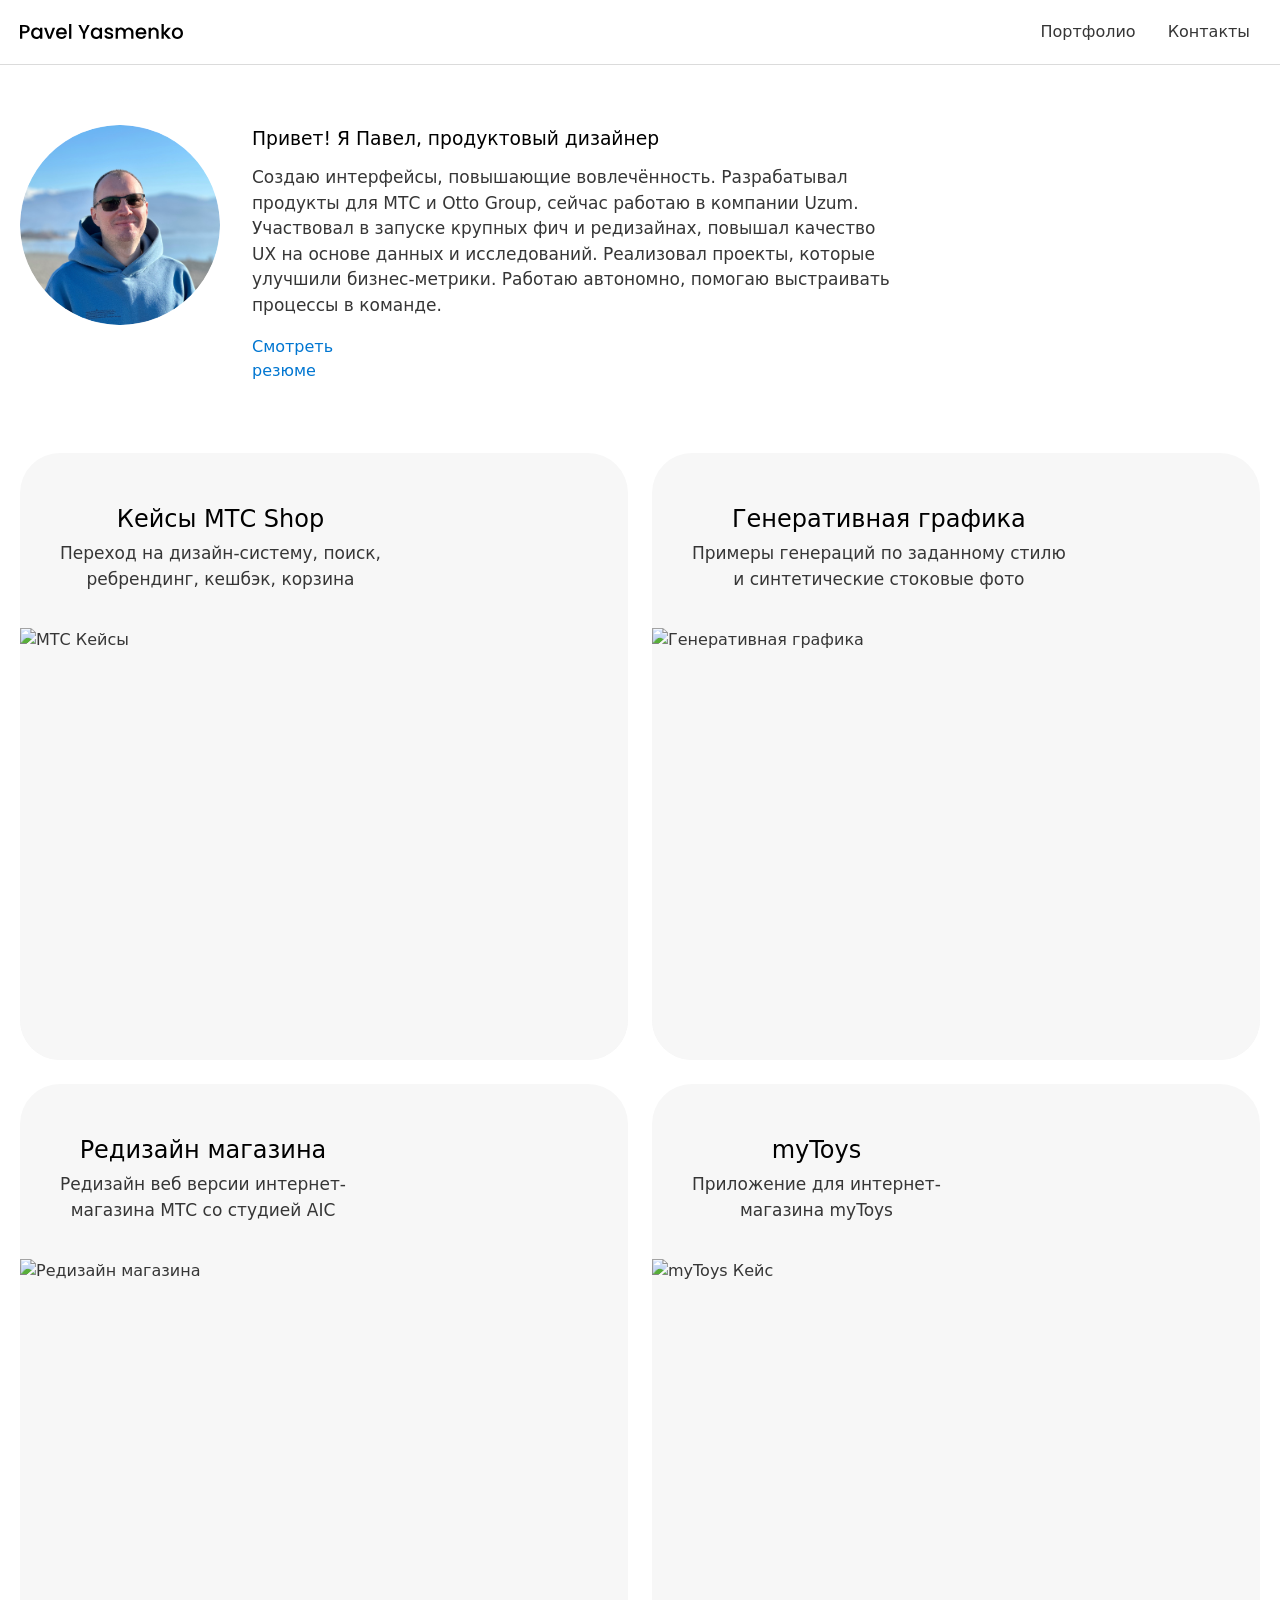
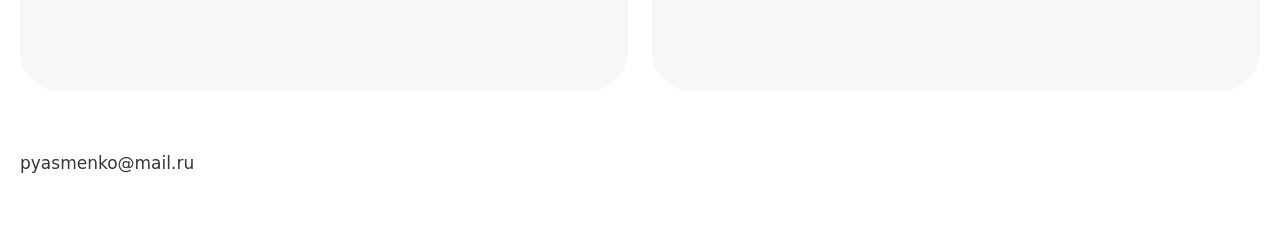
==== index.html @ 6db0a9c5 "Improve portfolio modal behavior" ====
<!DOCTYPE html>
<html lang="ru">
<head>
  <meta charset="UTF-8" />
  <meta name="viewport" content="width=device-width, initial-scale=1.0" />
  <title>Портфолио Ясменко Павел</title>

  <link rel="stylesheet" href="css/tokens.css">
  <link rel="stylesheet" href="css/base.css">
  <link rel="stylesheet" href="css/layout.css">
  <link rel="stylesheet" href="css/components.css">
  <link rel="stylesheet" href="css/modal.css">

  <link rel="icon" href="assets/icons/favicon.svg" type="image/svg+xml">
  <link rel="icon" href="assets/icons/favicon.ico" sizes="any">

  <meta name="theme-color" content="#ffffff" media="(prefers-color-scheme: light)">
  <meta name="theme-color" content="#202b38" media="(prefers-color-scheme: dark)">

  <script src="js/images.js" defer></script>
  <script src="js/modal.js" defer></script>
  <script src="js/main.js" defer></script>
</head>
<body>
    <header class="site-header">
      <div class="site-header__inner">
        <!-- Логотип -->
        <a href="#" class="site-logo">
          <img src="assets/images/ui/logo_light_theme.svg" alt="" class="logo-light">
          <img src="assets/images/ui/logo_dark_theme.svg"  alt="" class="logo-dark">
        </a>

        <!-- Кнопка-бургер для мобилки -->
        <!-- <button class="nav-toggle" aria-label="Открыть меню">
          <svg width="16" height="16" viewBox="0 0 16 16" fill="none" xmlns="http://www.w3.org/2000/svg">
            <path d="M2 4h12M2 8h12M2 12h12"
                  stroke="currentColor" stroke-width="2" stroke-linecap="round"/>
          </svg>
        </button> -->

        <!-- Навигация -->
        <nav class="site-nav">
          <!-- <a href="#resume">Резюме</a> -->
          <a href="#portfolio">Портфолио</a>
          <a href="#contacts">Контакты</a>
        </nav>
      </div>
    </header>

  <div class="wrapper">
    <main>
      <section class="welcome">
            <img src="assets/images/ui/ava.png" alt="Pavel Yasmenko" class="welcome__avatar" loading="lazy" />
              <h3>Привет! Я Павел, продуктовый дизайнер</h3>
              <p>Создаю интерфейсы, повышающие вовлечённость. Разрабатывал продукты для МТС и Otto Group, сейчас работаю в компании Uzum. Участвовал в запуске крупных фич и редизайнах, повышал качество UX на основе данных и исследований. Реализовал проекты, которые улучшили бизнес-метрики. Работаю автономно, помогаю выстраивать процессы в команде.</p>
              <a href="assets/docs/Resume_Yasmenko_Pavel.pdf">Смотреть резюме</a>
      </section>

      <section id="portfolio" class="portfolio">
        <!--<h2>Портфолио</h2> -->
        <div class="portfolio-grid">
          <button class="portfolio-card" type="button" data-case-url="cases/mts-shop.html">
            <div class="portfolio-card__top">
              <h2 class="title-desktop">Кейсы МТС Shop</h2>
              <p class="title-desktop">Переход на дизайн-систему, поиск,<br>ребрендинг, кешбэк, корзина</p>
              <h3 class="title-mobile">Кейсы МТС Shop</h3>
              <p class="title-mobile">Переход на дизайн-систему, поиск, ребрендинг, кешбэк, корзина</p>
            </div>
            <div class="portfolio-card__image">
              <img src="https://img4.teletype.in/files/f9/16/f9169681-7ade-4a16-b612-420564100125.png" alt="МТС Кейсы" loading="lazy" />
            </div>
          </button>
          <button class="portfolio-card" type="button" data-case-url="cases/generative.html">
            <div class="portfolio-card__top">
              <h2 class="title-desktop">Генеративная графика</h2>
              <p class="title-desktop">Примеры генераций по заданному стилю<br>и синтетические стоковые фото</p>
              <h3 class="title-mobile">Генеративная графика</h3>
              <p class="title-mobile">Примеры генераций по заданному стилю и синтетические стоковые фото</p>
            </div>
            <div class="portfolio-card__image">
              <img src="https://img1.teletype.in/files/cb/0a/cb0ab7ce-fde9-44f6-b57c-fcd4f6ec12c4.png" alt="Генеративная графика" loading="lazy" />
            </div>
          </button>
          <button class="portfolio-card" type="button" data-case-url="cases/aic.html">
            <div class="portfolio-card__top">
              <h2 class="title-desktop">Редизайн магазина</h2>
              <p class="title-desktop">Редизайн веб версии интернет-<br>магазина МТС со студией AIC</p>
              <h3 class="title-mobile">Редизайн магазина</h3>
              <p class="title-mobile">Редизайн веб версии интернет-магазина МТС со студией AIC</p>
            </div>
            <div class="portfolio-card__image">
              <img src="https://img3.teletype.in/files/64/b5/64b51163-8a7a-459b-9ac9-a04f0413adac.png" alt="Редизайн магазина" loading="lazy" />
            </div>
          </button>
          <button class="portfolio-card" type="button" data-case-url="cases/mytoys.html">
            <div class="portfolio-card__top">
              <h2 class="title-desktop">myToys</h2>
              <p class="title-desktop">Приложение для интернет-<br>магазина myToys</p>
              <h3 class="title-mobile">myToys</h3>
              <p class="title-mobile">Приложение для интернет-<br>магазина myToys</p>
            </div>
            <div class="portfolio-card__image">
              <img src="https://img4.teletype.in/files/f0/5a/f05aa128-4957-4521-94eb-0bf38f22e188.png" alt="myToys Кейс" loading="lazy" />
            </div>
          </button>
        </div>
      </section>
      <section id="contacts" class="contacts">
      <!--  <h2>Контакты</h2> -->
        <p>pyasmenko@mail.ru</p>
      </section>
  </main>
  </div>

  <div id="modal-overlay" class="modal-overlay"></div>
  <div id="modal" class="modal" role="dialog" aria-modal="true" aria-hidden="true" tabindex="-1">
    <button id="modal-close" class="modal-close" aria-label="Закрыть">
      <svg class="modal-close__icon" width="10" height="10" viewBox="0 0 32 32" xmlns="http://www.w3.org/2000/svg" aria-hidden="true">
        <path d="M11.286 20.714L20.714 11.286" stroke="currentColor" stroke-width="2" stroke-linecap="round"/>
        <path d="M11.286 11.286L20.714 20.714" stroke="currentColor" stroke-width="2" stroke-linecap="round"/>
      </svg>
    </button>
    <div class="modal-content">

    </div>
  </div>
</body>
</html>
---- css/tokens.css ----
:root {
  --font-sans: "Manrope", system-ui, -apple-system, BlinkMacSystemFont, "Segoe UI", sans-serif;
  --background-body: #fff;
  --background: #efefef;
  --background-alt: #f7f7f7;
  --selection: #9e9e9e;
  --text-main: #363636;
  --text-bright: #000;
  --text-muted: #70777f;
  --links: #0076d1;
  --focus: #0096bfab;
  --border: #dbdbdb;
  --animation-duration: 0.1s;
  --button-base: #d0cfcf;
  --button-hover: #9b9b9b;
  --scrollbar-thumb: rgb(170, 170, 170);
  --scrollbar-thumb-hover: var(--button-hover);
  --form-text: #1d1d1d;
  --highlight: #ff0;
}

@media (prefers-color-scheme: dark) {
  :root {
    --background-body: #202b38;
    --background: #161f27;
    --background-alt: #1a242f;
    --selection: #1c76c5;
    --text-main: #dbdbdb;
    --text-bright: #fff;
    --text-muted: #a9b1ba;
    --links: #41adff;
    --focus: #0096bfab;
    --border: #526980;
    --button-base: #0c151c;
    --button-hover: #040a0f;
    --scrollbar-thumb: var(--button-hover);
    --scrollbar-thumb-hover: rgb(0, 0, 0);
    --form-text: #fff;
    --highlight: #efdb43;
  }
}
---- css/base.css ----
html {
  scrollbar-color: var(--scrollbar-thumb) var(--background-body);
  scrollbar-width: thin;
  scroll-behavior: smooth;
}

html,
body {
  margin: 0 auto;
  padding: 0;
  font-family: var(--font-sans);
}

body {
  line-height: 1.5;
  color: var(--text-main);
  background: var(--background-body);
  text-rendering: optimizeLegibility;
  overflow-x: hidden;
}

*,
*::before,
*::after {
  box-sizing: border-box;
}

::selection {
  color: var(--text-bright);
  background-color: var(--selection);
}

h1,
h2,
h3,
h4,
h5,
h6 {
  margin-top: 24px;
  margin-bottom: 12px;
  color: var(--text-bright);
  font-weight: 500;
}

h1 {
  margin-top: 0;
  font-size: 2.2em;
}

p {
  font-size: 17px;
}

a {
  color: var(--links);
  text-decoration: none;
}

a:hover {
  text-decoration: underline;
}

img,
video {
  max-width: 100%;
  height: auto;
}

button {
  font: inherit;
  color: inherit;
}
---- css/layout.css ----
/* ===========================
   HEADER
   =========================== */
.site-header {
  background: var(--background-body);      /* белый фон */
  border-bottom: 1px solid var(--border);  /* тонкая серая линия */

  /* — вот «хак», который растягивает шапку на весь viewport */
  position: relative;
  left: 50%;
  width: 100vw;
  transform: translateX(-50%);
  box-sizing: border-box;
}

.site-header__inner {
  /* уже есть */
  display: flex;
  align-items: center;
  justify-content: space-between;
  padding: 12px 20px;
  box-sizing: border-box;
  height: 64px;

  /* добавляем: */
  max-width: 1280px;  /* пусть контент не шире 1280px */
  margin: 0 auto;     /* центрируем внутри <header> */
  width: 100%;        /* чтобы padding работал на всю ширину контейнера */
}

@media (min-width: 768px) {
  .site-header__inner {
    padding: 12px 20px;
    /* max-width/margin остаются без изменений */
  }
}
/* ===========================
   WELCOME SECTION (avatar + text)
   =========================== */
/* Мобильная версия (<768px) */
/* Styles for the welcome section */
.welcome {
  display: block;
  padding: 0;
  margin-top: 32px;   /* добавили отступ сверху для мобилки */
}

.welcome__avatar {
  width: 120px;
  height: 120px;
  margin-bottom: 12px;
  border-radius: 50%;
  display: block;
  object-fit: cover;
  background: linear-gradient(90deg, var(--background-alt) 0%, var(--background) 50%, var(--background-alt) 100%);
  background-size: 200% 100%;
  animation: skeleton-loading 1.5s infinite;
}

.welcome__avatar.loaded {
  animation: none;
  background: none;
}

/* remove the default top margin from the welcome heading */
.welcome > h3 {
  margin-top: 0;
}

@media (max-width: 767px) {
  /* no custom margins for headings on mobile */
}

/* Десктоп (≥768px) */
@media (min-width: 768px) {
  .welcome {
    display: grid;
    grid-template-columns: 200px 1fr;
    grid-template-rows: auto auto auto;
    column-gap: 32px;
    max-width: 870px;
    padding: 0;
    margin-top: 60px;  /* отступ сверху на десктопе */
  }

  .welcome__avatar {
    width: 200px;
    height: 200px;
    grid-row: 1 / span 3;
    margin: 0;
    border-radius: 50%;
    display: block;
    object-fit: cover;
    background: linear-gradient(90deg, var(--background-alt) 0%, var(--background) 50%, var(--background-alt) 100%);
    background-size: 200% 100%;
    animation: skeleton-loading 1.5s infinite;
  }


  .welcome > h3 {
    grid-column: 2;
    grid-row: 1;
  }
  .welcome > p {
    grid-column: 2;
    grid-row: 2;
    margin: 0 0 1em;
  }
  .welcome > a {
    grid-column: 2;
    grid-row: 3;
    max-width: 150px;
  }
}

/* ===========================
   PORTFOLIO SECTION
   =========================== */
.portfolio {
  padding: 0;
  max-width: 1280px;
  margin: 40px auto 0;
  box-sizing: border-box;
}

.portfolio-grid {
  display: grid;
  grid-template-columns: 1fr;
  row-gap: 16px;
}

/* margin bottom for the Portfolio heading */
.portfolio > h2 {
  margin-bottom: 24px;
}

.wrapper {
  max-width: 1280px;
  margin: 0 auto;
  padding: 0 20px;
  box-sizing: border-box;
}

@media (min-width: 768px) {
  .portfolio {
    padding: 0;
    margin-top: 70px;
  }

  .portfolio-grid {
    grid-template-columns: 1fr 1fr;
    column-gap: 24px;
    row-gap: 24px;
  }
  .portfolio > h2 {
    margin-bottom: 32px;
  }
}

/* ===========================
   CONTACTS SECTION
   =========================== */
.contacts {
  padding: 0;
  max-width: 1280px;
  margin: 40px auto 0;
  box-sizing: border-box;
  margin-bottom: 60px;
}

.contacts > h2 {
  margin-top: 0;
}

@media (min-width: 768px) {
  .contacts {
    padding: 0;
    margin-top: 60px;
    margin-bottom: 60px;
  }
}
---- css/components.css ----
.logo-light { display: block; }
.logo-dark { display: none; }

/* При тёмной теме — прячем светлое и показываем тёмное */
@media (prefers-color-scheme: dark) {
  .logo-light { display: none; }
  .logo-dark { display: block; }
}

/* Гарантируем, что лого остаётся в прежних размерах */
.site-logo img {
  display: block;
  max-width: 163px;
  height: auto;
}

.nav-toggle {
  background: none;
  border: none;
  padding: 4px;
  cursor: pointer;
  color: var(--gray-700);
}
@media (min-width: 768px) {
  .nav-toggle {
    display: none;
  }
}

.site-nav {
  display: none;
}

.site-nav a {
  text-decoration: none;
  color: inherit;
  padding: 9px 10px;
  border-radius: 12px;
}
@media (min-width: 768px) {
  .site-nav {
    display: flex;
    gap: 12px;
  }
}

/* 1) Делаем .site-logo флексом, чтобы центрировалось вертикально */
.site-logo {
  display: flex;
  align-items: center;
}

/* 2) Скрываем оба по умолчанию */
.site-logo .logo-light,
.site-logo .logo-dark {
  display: none;
  width: auto;
  height: 16px;    /* фиксируем высоту, чтобы не «скакало» */
}

/* 3) Для светлой темы */
@media (prefers-color-scheme: light) {
  .site-logo .logo-light {
    display: block;
  }
}

/* 4) Для тёмной темы */
@media (prefers-color-scheme: dark) {
  .site-logo .logo-dark {
    display: block;
  }
}


/* ——————————————————————
   DESKTOP NAV LINKS
   —————————————————————— */
@media (min-width: 768px) {
  .site-nav a {
    /* 1. текст medium */
    font-weight: 500;

    /* 2. border-radius 12px */
    border-radius: 12px;

    /* 4. плавный переход при наведении */
    transition: background-color 0.2s ease;
  }
  .site-nav a:hover {
    /* 3. при ховере — самый светлый серый фон */
    background-color: var(--background);
  }
}

/* ——————————————————————
   BURGER BUTTON
   —————————————————————— */
 .nav-toggle {
   /* 1) Сбросим любые внешние отступы */
   margin: 0;

   /* 2) Сделаем кнопку флексом, чтобы центрировать SVG */
   display: flex;
   align-items: center;
   justify-content: center;

   /* 3) Гарантируем минимум 40×40 области клика */
   min-width: 40px;
   min-height: 40px;

   /* 4) Убираем лишние паддинги */
   padding: 0;

   background-color: var(--background) !important;

 }

.portfolio-card {
  border: 0;
  padding: 0;
  margin: 0;
  color: inherit;
  font: inherit;
  text-align: inherit;
  background-color: var(--background-alt);
  border-radius: 40px;
  display: flex;
  flex-direction: column;
  overflow: hidden;
  width: 100%;
  position: relative;
  cursor: pointer;
}

@media (min-width: 768px) {
  .portfolio-card {
  border: 0;
  padding: 0;
  margin: 0;
  color: inherit;
  font: inherit;
  text-align: inherit;
    max-width: 628px;
  }
}

.portfolio-card__top {
  padding: 32px 32px 24px;
  text-align: center;
}

@media (min-width: 768px) {
  .portfolio-card__top {
    padding: 48px 40px 32px;
  }
}

.portfolio-card__image {
  background-color: var(--background-alt);
  width: 100%;
  height: 432px;
  position: relative;
  overflow: hidden;
}

.portfolio-card__image::before {
  content: "";
  position: absolute;
  inset: 0;
  z-index: 1;
  pointer-events: none;
  background: linear-gradient(90deg, var(--background-alt) 0%, var(--background) 50%, var(--background-alt) 100%);
  background-size: 200% 100%;
  animation: skeleton-loading 1.5s infinite;
  transition: opacity 0.3s ease-in-out;
}

.title-desktop {
  display: none;
  margin: 0 0 4px;
}

.title-mobile {
  margin: 0 0 4px;
}

@media (min-width: 768px) {
  .title-desktop {
    display: block;
  }

  .title-mobile {
    display: none;
  }
}

.portfolio-card__image img {
  width: 100%;
  height: 100%;
  object-fit: cover;
  display: block;
  opacity: 0;
  transition: opacity 0.3s ease-in-out, transform 0.3s ease;
}


.portfolio-card:hover .portfolio-card__image img {
  transform: scale(1.05);
}


.portfolio-card::before {
  content: "";
  position: absolute;
  inset: 0;
  z-index: 1;
  pointer-events: none;
  background: linear-gradient(90deg, var(--background-alt) 0%, var(--background) 50%, var(--background-alt) 100%);
  background-size: 200% 100%;
  animation: skeleton-loading 1.5s infinite;
  transition: opacity 0.3s ease-in-out;
}

.portfolio-card.loaded::before {
  opacity: 0;
  animation: none;
}

.portfolio-card.loaded .portfolio-card__image::before {
  opacity: 0;
  animation: none;
}

.portfolio-card.loaded .portfolio-card__image img {
  opacity: 1;
}

@keyframes skeleton-loading {
  0% {
    background-position: 200% 0;
  }
  100% {
    background-position: -200% 0;
  }
}
---- css/modal.css ----
/* ===========================
   MODAL
   =========================== */
.modal-overlay {
  position: fixed;
  inset: 0;
  background: rgba(0, 0, 0, 0.5);
  opacity: 0;
  visibility: hidden;
  pointer-events: none;
  transition: opacity 0.3s ease;
  z-index: 100;
}

.modal-overlay.is-open {
  opacity: 1;
  visibility: visible;
  pointer-events: auto;
}

.modal {
  position: fixed;
  left: 0;
  right: 0;
  bottom: 0;
  margin: 0 auto;
  width: 100%;
  max-width: 1024px;
  max-height: 95vh;
  max-height: min(95vh, calc(var(--app-viewport-height, 100vh) * 0.95));
  max-height: min(95vh, 95svh);
  display: flex;
  flex-direction: column;
  overflow: hidden;
  background: var(--background-body);
  border-radius: 40px 40px 0 0;
  box-shadow: 0 2px 8px rgba(0, 0, 0, 0.2);
  padding: 0 20px;
  box-sizing: border-box;
  transform: translateY(100%);
  opacity: 0;
  transition: transform 0.3s ease-out, opacity 0.3s ease-out;
  pointer-events: none;
  z-index: 101;
}

@supports (height: 100dvh) {
  .modal {
    max-height: min(95dvh, calc(var(--app-viewport-height, 100dvh) * 0.95));
  }
}

@media (min-width: 768px) {
  .modal {
    padding: 0 40px;
  }
}

.modal.is-open {
  transform: translateY(0);
  opacity: 1;
  pointer-events: auto;
}

.modal-close {
  position: absolute;
  top: 28px;
  right: 24px;
  width: 40px;
  height: 40px;
  background: none;
  border: none;
  padding: 0;
  cursor: pointer;
  display: flex;
  align-items: center;
  justify-content: center;
  color: var(--text-bright);
  margin: 0;
}

.modal-close::before {
  content: "";
  position: absolute;
  inset: 4px;
  background: var(--background);
  border-radius: 8px;
}

.modal-close__icon {
  position: relative;
  width: 32px;
  height: 32px;
  z-index: 1;
}

.modal-content {
  flex: 1 1 auto;
  overflow-y: auto;
  scrollbar-width: none;
  -ms-overflow-style: none;
  overscroll-behavior: contain;
}
.modal-content::-webkit-scrollbar {
  display: none;
}

.modal-content h2 {
  margin-top: 40px;
}

.modal-content h1 {
  margin-top: 40px;
  margin-bottom: 0px;
  line-height: 60px;
}

.modal-state {
  display: flex;
  min-height: 220px;
  flex-direction: column;
  justify-content: center;
  padding: 40px 0;
  color: var(--text-main);
}

.modal-state--loading p,
.modal-state--error h2,
.modal-state--error p {
  margin: 0;
}

.modal-state--error h2 {
  color: var(--text-bright);
}

.modal-state--error p {
  margin-top: 8px;
}

.modal-content img {
  margin-top: 17px;
  margin-bottom: 17px;
  width: 100%;
  aspect-ratio: 45 / 32;
  height: auto;
  display: block;
  opacity: 1;
  border-radius: 24px;
  object-fit: cover;
  transition: opacity 0.3s ease-in-out;
  background: linear-gradient(90deg, var(--background-alt) 0%, var(--background) 50%, var(--background-alt) 100%);
  background-size: 200% 100%;
  animation: skeleton-loading 1.5s infinite;
}

.modal-content img.loaded {
  opacity: 1;
  animation: none;
  background: none;
}

.modal-content iframe {
  width: 100%;
  height: 100%;
  min-height: 80vh;
  border: none;
}

.video-wrapper {
  position: relative;
  padding-bottom: 71.11%;
  height: 0;
  overflow: hidden;
  border-radius: 24px;
}

.video-wrapper iframe {
  position: absolute;
  top: 0;
  left: 0;
  width: 100%;
  height: 100%;
  border: none;
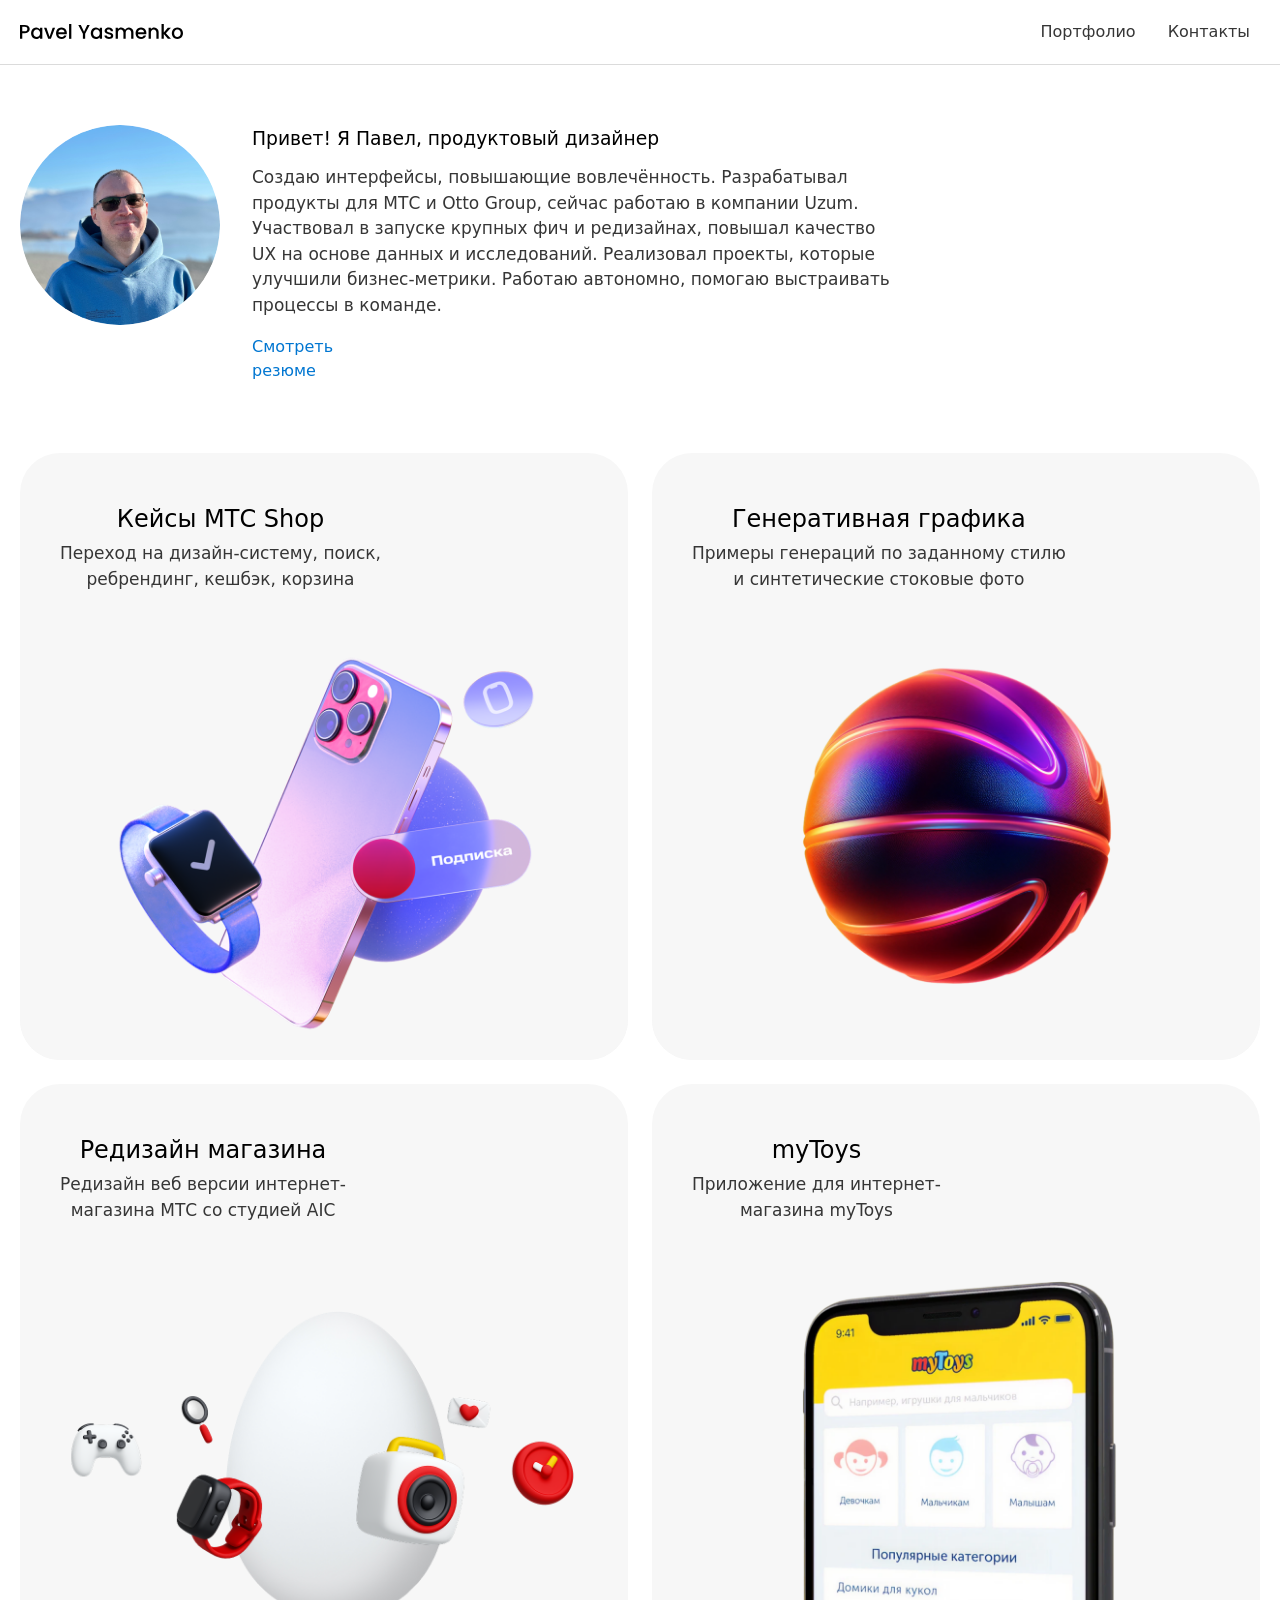
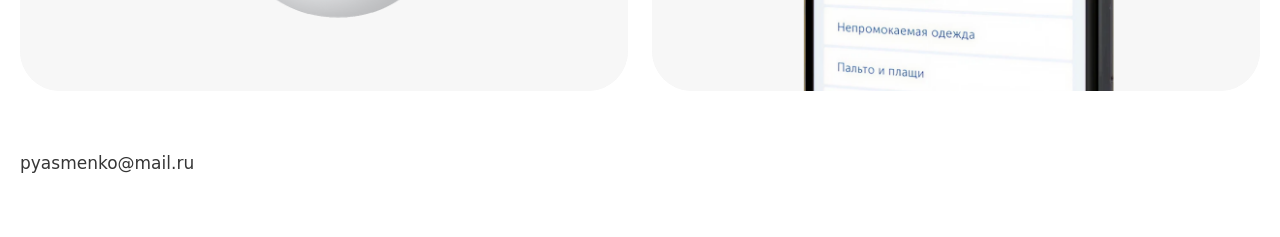
==== commit 9745ade6: "Move portfolio images to local assets" ====
--- a/index.html
+++ b/index.html
@@ -67,7 +67,7 @@
               <p class="title-mobile">Переход на дизайн-систему, поиск, ребрендинг, кешбэк, корзина</p>
             </div>
             <div class="portfolio-card__image">
-              <img src="https://img4.teletype.in/files/f9/16/f9169681-7ade-4a16-b612-420564100125.png" alt="МТС Кейсы" loading="lazy" />
+              <img src="assets/images/cases/mts-shop/cover.png" alt="МТС Кейсы" loading="lazy" />
             </div>
           </button>
           <button class="portfolio-card" type="button" data-case-url="cases/generative.html">
@@ -78,7 +78,7 @@
               <p class="title-mobile">Примеры генераций по заданному стилю и синтетические стоковые фото</p>
             </div>
             <div class="portfolio-card__image">
-              <img src="https://img1.teletype.in/files/cb/0a/cb0ab7ce-fde9-44f6-b57c-fcd4f6ec12c4.png" alt="Генеративная графика" loading="lazy" />
+              <img src="assets/images/cases/generative/cover.png" alt="Генеративная графика" loading="lazy" />
             </div>
           </button>
           <button class="portfolio-card" type="button" data-case-url="cases/aic.html">
@@ -89,7 +89,7 @@
               <p class="title-mobile">Редизайн веб версии интернет-магазина МТС со студией AIC</p>
             </div>
             <div class="portfolio-card__image">
-              <img src="https://img3.teletype.in/files/64/b5/64b51163-8a7a-459b-9ac9-a04f0413adac.png" alt="Редизайн магазина" loading="lazy" />
+              <img src="assets/images/cases/aic/cover.png" alt="Редизайн магазина" loading="lazy" />
             </div>
           </button>
           <button class="portfolio-card" type="button" data-case-url="cases/mytoys.html">
@@ -100,7 +100,7 @@
               <p class="title-mobile">Приложение для интернет-<br>магазина myToys</p>
             </div>
             <div class="portfolio-card__image">
-              <img src="https://img4.teletype.in/files/f0/5a/f05aa128-4957-4521-94eb-0bf38f22e188.png" alt="myToys Кейс" loading="lazy" />
+              <img src="assets/images/cases/mytoys/cover.png" alt="myToys Кейс" loading="lazy" />
             </div>
           </button>
         </div>
--- a/css/modal.css
+++ b/css/modal.css
@@ -87,6 +87,11 @@
   border-radius: 8px;
 }
 
+.modal-close:focus-visible {
+  outline: 2px solid currentColor;
+  outline-offset: 4px;
+}
+
 .modal-close__icon {
   position: relative;
   width: 32px;
@@ -103,6 +108,14 @@
 }
 .modal-content::-webkit-scrollbar {
   display: none;
+}
+
+.modal-content a:focus-visible,
+.modal-content button:focus-visible,
+.modal-content [tabindex]:focus-visible {
+  border-radius: 8px;
+  outline: 2px solid currentColor;
+  outline-offset: 4px;
 }
 
 .modal-content h2 {
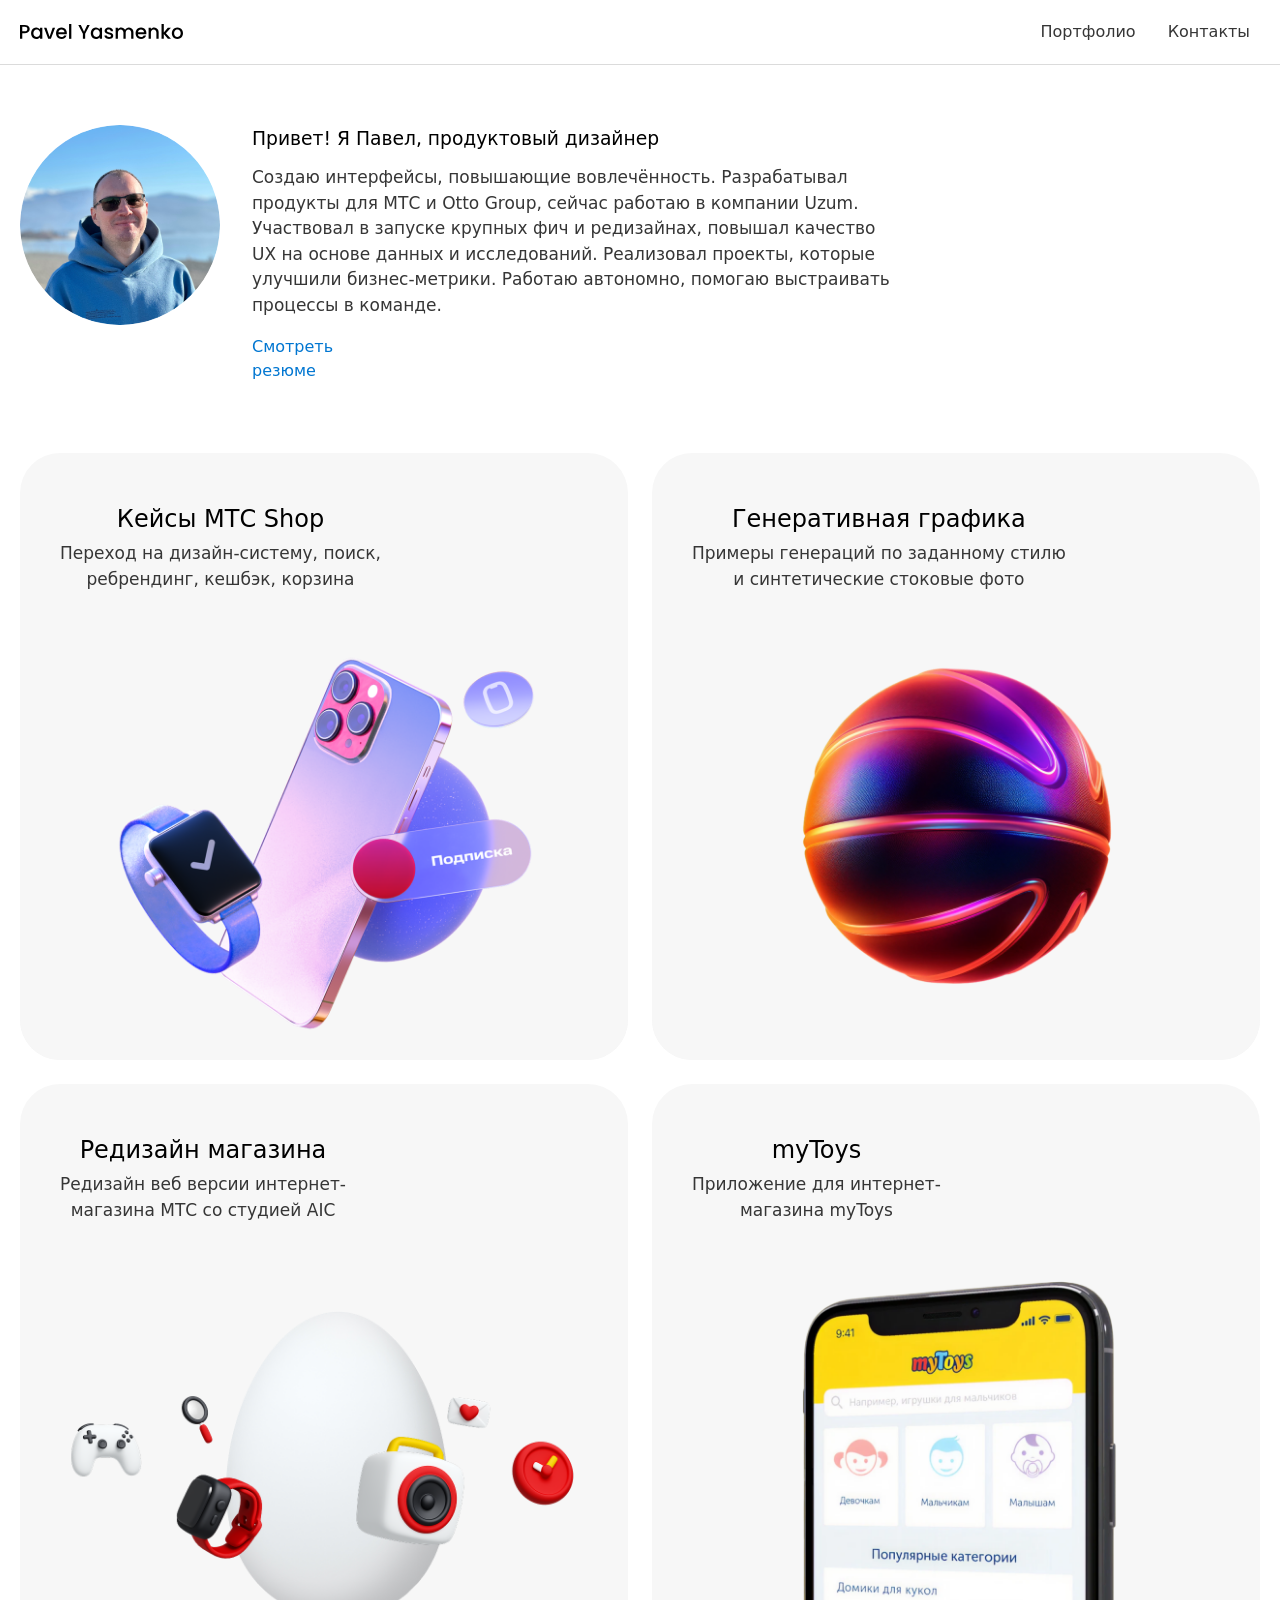
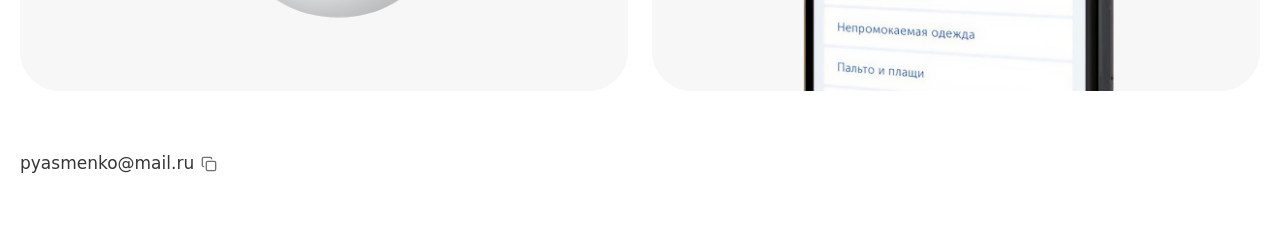
==== commit a808344b: "Refine email copy UI" ====
--- a/index.html
+++ b/index.html
@@ -4,6 +4,23 @@
   <meta charset="UTF-8" />
   <meta name="viewport" content="width=device-width, initial-scale=1.0" />
   <title>Портфолио Ясменко Павел</title>
+  <meta
+    name="description"
+    content="Портфолио Павла Ясменко, продуктового дизайнера. Кейсы МТС, myToys, редизайн e-commerce продуктов и генеративная графика."
+  >
+  <meta property="og:type" content="website">
+  <meta property="og:locale" content="ru_RU">
+  <meta property="og:title" content="Павел Ясменко — продуктовый дизайнер">
+  <meta
+    property="og:description"
+    content="Портфолио продуктового дизайнера: кейсы МТС, myToys, e-commerce и генеративная графика."
+  >
+  <meta name="twitter:card" content="summary">
+  <meta name="twitter:title" content="Павел Ясменко — продуктовый дизайнер">
+  <meta
+    name="twitter:description"
+    content="Портфолио продуктового дизайнера: кейсы МТС, myToys, e-commerce и генеративная графика."
+  >
 
   <link rel="stylesheet" href="css/tokens.css">
   <link rel="stylesheet" href="css/base.css">
@@ -30,17 +47,8 @@
           <img src="assets/images/ui/logo_dark_theme.svg"  alt="" class="logo-dark">
         </a>
 
-        <!-- Кнопка-бургер для мобилки -->
-        <!-- <button class="nav-toggle" aria-label="Открыть меню">
-          <svg width="16" height="16" viewBox="0 0 16 16" fill="none" xmlns="http://www.w3.org/2000/svg">
-            <path d="M2 4h12M2 8h12M2 12h12"
-                  stroke="currentColor" stroke-width="2" stroke-linecap="round"/>
-          </svg>
-        </button> -->
-
         <!-- Навигация -->
         <nav class="site-nav">
-          <!-- <a href="#resume">Резюме</a> -->
           <a href="#portfolio">Портфолио</a>
           <a href="#contacts">Контакты</a>
         </nav>
@@ -57,7 +65,6 @@
       </section>
 
       <section id="portfolio" class="portfolio">
-        <!--<h2>Портфолио</h2> -->
         <div class="portfolio-grid">
           <button class="portfolio-card" type="button" data-case-url="cases/mts-shop.html">
             <div class="portfolio-card__top">
@@ -106,8 +113,31 @@
         </div>
       </section>
       <section id="contacts" class="contacts">
-      <!--  <h2>Контакты</h2> -->
-        <p>pyasmenko@mail.ru</p>
+        <p>
+          <button
+            class="contacts__email"
+            type="button"
+            data-email="pyasmenko@mail.ru"
+            aria-label="Скопировать email pyasmenko@mail.ru"
+          >
+            <span>pyasmenko@mail.ru</span>
+            <svg
+              class="contacts__email-icon"
+              width="16"
+              height="16"
+              viewBox="0 0 24 24"
+              fill="none"
+              stroke="currentColor"
+              stroke-width="2"
+              stroke-linecap="round"
+              stroke-linejoin="round"
+              aria-hidden="true"
+            >
+              <rect width="14" height="14" x="8" y="8" rx="2" ry="2" />
+              <path d="M4 16c-1.1 0-2-.9-2-2V4c0-1.1.9-2 2-2h10c1.1 0 2 .9 2 2" />
+            </svg>
+          </button>
+        </p>
       </section>
   </main>
   </div>
@@ -124,5 +154,11 @@
 
     </div>
   </div>
+  <div
+    class="toast"
+    role="status"
+    aria-live="polite"
+    aria-atomic="true"
+  ></div>
 </body>
 </html>
--- a/css/tokens.css
+++ b/css/tokens.css
@@ -6,17 +6,10 @@
   --selection: #9e9e9e;
   --text-main: #363636;
   --text-bright: #000;
-  --text-muted: #70777f;
   --links: #0076d1;
-  --focus: #0096bfab;
   --border: #dbdbdb;
-  --animation-duration: 0.1s;
-  --button-base: #d0cfcf;
   --button-hover: #9b9b9b;
   --scrollbar-thumb: rgb(170, 170, 170);
-  --scrollbar-thumb-hover: var(--button-hover);
-  --form-text: #1d1d1d;
-  --highlight: #ff0;
 }
 
 @media (prefers-color-scheme: dark) {
@@ -27,15 +20,9 @@
     --selection: #1c76c5;
     --text-main: #dbdbdb;
     --text-bright: #fff;
-    --text-muted: #a9b1ba;
     --links: #41adff;
-    --focus: #0096bfab;
     --border: #526980;
-    --button-base: #0c151c;
     --button-hover: #040a0f;
     --scrollbar-thumb: var(--button-hover);
-    --scrollbar-thumb-hover: rgb(0, 0, 0);
-    --form-text: #fff;
-    --highlight: #efdb43;
   }
 }
--- a/css/base.css
+++ b/css/base.css
@@ -6,7 +6,7 @@
 
 html,
 body {
-  margin: 0 auto;
+  margin: 0;
   padding: 0;
   font-family: var(--font-sans);
 }
@@ -16,7 +16,6 @@
   color: var(--text-main);
   background: var(--background-body);
   text-rendering: optimizeLegibility;
-  overflow-x: hidden;
 }
 
 *,
--- a/css/layout.css
+++ b/css/layout.css
@@ -4,13 +4,6 @@
 .site-header {
   background: var(--background-body);      /* белый фон */
   border-bottom: 1px solid var(--border);  /* тонкая серая линия */
-
-  /* — вот «хак», который растягивает шапку на весь viewport */
-  position: relative;
-  left: 50%;
-  width: 100vw;
-  transform: translateX(-50%);
-  box-sizing: border-box;
 }
 
 .site-header__inner {
@@ -28,12 +21,6 @@
   width: 100%;        /* чтобы padding работал на всю ширину контейнера */
 }
 
-@media (min-width: 768px) {
-  .site-header__inner {
-    padding: 12px 20px;
-    /* max-width/margin остаются без изменений */
-  }
-}
 /* ===========================
    WELCOME SECTION (avatar + text)
    =========================== */
@@ -62,13 +49,14 @@
   background: none;
 }
 
+.welcome__avatar.load-error {
+  animation: none;
+  background: var(--background-alt);
+}
+
 /* remove the default top margin from the welcome heading */
 .welcome > h3 {
   margin-top: 0;
-}
-
-@media (max-width: 767px) {
-  /* no custom margins for headings on mobile */
 }
 
 /* Десктоп (≥768px) */
@@ -129,11 +117,6 @@
   row-gap: 16px;
 }
 
-/* margin bottom for the Portfolio heading */
-.portfolio > h2 {
-  margin-bottom: 24px;
-}
-
 .wrapper {
   max-width: 1280px;
   margin: 0 auto;
@@ -152,9 +135,6 @@
     column-gap: 24px;
     row-gap: 24px;
   }
-  .portfolio > h2 {
-    margin-bottom: 32px;
-  }
 }
 
 /* ===========================
@@ -168,8 +148,49 @@
   margin-bottom: 60px;
 }
 
-.contacts > h2 {
-  margin-top: 0;
+.contacts__email {
+  appearance: none;
+  display: inline-flex;
+  align-items: center;
+  gap: 7px;
+  border: 0;
+  padding: 0;
+  background: none;
+  color: inherit;
+  font: inherit;
+  text-align: left;
+  cursor: pointer;
+}
+
+.contacts__email-icon {
+  width: 16px;
+  height: 16px;
+  flex: 0 0 16px;
+  opacity: 0.7;
+}
+
+.toast {
+  position: fixed;
+  left: 50%;
+  bottom: max(24px, env(safe-area-inset-bottom));
+  z-index: 110;
+  max-width: calc(100vw - 32px);
+  padding: 10px 16px;
+  border-radius: 16px;
+  background: var(--text-bright);
+  color: var(--background-body);
+  font-size: 14px;
+  line-height: 20px;
+  white-space: nowrap;
+  opacity: 0;
+  transform: translate(-50%, 8px);
+  transition: opacity 0.2s ease, transform 0.2s ease;
+  pointer-events: none;
+}
+
+.toast.is-visible {
+  opacity: 1;
+  transform: translate(-50%, 0);
 }
 
 @media (min-width: 768px) {
--- a/css/components.css
+++ b/css/components.css
@@ -1,30 +1,8 @@
-.logo-light { display: block; }
-.logo-dark { display: none; }
-
-/* При тёмной теме — прячем светлое и показываем тёмное */
-@media (prefers-color-scheme: dark) {
-  .logo-light { display: none; }
-  .logo-dark { display: block; }
-}
-
 /* Гарантируем, что лого остаётся в прежних размерах */
 .site-logo img {
   display: block;
   max-width: 163px;
   height: auto;
-}
-
-.nav-toggle {
-  background: none;
-  border: none;
-  padding: 4px;
-  cursor: pointer;
-  color: var(--gray-700);
-}
-@media (min-width: 768px) {
-  .nav-toggle {
-    display: none;
-  }
 }
 
 .site-nav {
@@ -53,20 +31,23 @@
 /* 2) Скрываем оба по умолчанию */
 .site-logo .logo-light,
 .site-logo .logo-dark {
-  display: none;
   width: auto;
   height: 16px;    /* фиксируем высоту, чтобы не «скакало» */
 }
 
-/* 3) Для светлой темы */
-@media (prefers-color-scheme: light) {
-  .site-logo .logo-light {
-    display: block;
-  }
+.site-logo .logo-light {
+  display: block;
 }
 
-/* 4) Для тёмной темы */
+.site-logo .logo-dark {
+  display: none;
+}
+
 @media (prefers-color-scheme: dark) {
+  .site-logo .logo-light {
+    display: none;
+  }
+
   .site-logo .logo-dark {
     display: block;
   }
@@ -81,9 +62,6 @@
     /* 1. текст medium */
     font-weight: 500;
 
-    /* 2. border-radius 12px */
-    border-radius: 12px;
-
     /* 4. плавный переход при наведении */
     transition: background-color 0.2s ease;
   }
@@ -92,29 +70,6 @@
     background-color: var(--background);
   }
 }
-
-/* ——————————————————————
-   BURGER BUTTON
-   —————————————————————— */
- .nav-toggle {
-   /* 1) Сбросим любые внешние отступы */
-   margin: 0;
-
-   /* 2) Сделаем кнопку флексом, чтобы центрировать SVG */
-   display: flex;
-   align-items: center;
-   justify-content: center;
-
-   /* 3) Гарантируем минимум 40×40 области клика */
-   min-width: 40px;
-   min-height: 40px;
-
-   /* 4) Убираем лишние паддинги */
-   padding: 0;
-
-   background-color: var(--background) !important;
-
- }
 
 .portfolio-card {
   border: 0;
@@ -131,6 +86,11 @@
   width: 100%;
   position: relative;
   cursor: pointer;
+  transition: transform 0.15s ease-out;
+}
+
+.portfolio-card.is-pending {
+  transform: scale(0.995);
 }
 
 @media (min-width: 768px) {
@@ -162,18 +122,6 @@
   height: 432px;
   position: relative;
   overflow: hidden;
-}
-
-.portfolio-card__image::before {
-  content: "";
-  position: absolute;
-  inset: 0;
-  z-index: 1;
-  pointer-events: none;
-  background: linear-gradient(90deg, var(--background-alt) 0%, var(--background) 50%, var(--background-alt) 100%);
-  background-size: 200% 100%;
-  animation: skeleton-loading 1.5s infinite;
-  transition: opacity 0.3s ease-in-out;
 }
 
 .title-desktop {
@@ -227,13 +175,17 @@
   animation: none;
 }
 
-.portfolio-card.loaded .portfolio-card__image::before {
+.portfolio-card.loaded .portfolio-card__image img {
+  opacity: 1;
+}
+
+.portfolio-card.load-error::before {
   opacity: 0;
   animation: none;
 }
 
-.portfolio-card.loaded .portfolio-card__image img {
-  opacity: 1;
+.portfolio-card.load-error .portfolio-card__image img {
+  opacity: 0;
 }
 
 @keyframes skeleton-loading {
--- a/css/modal.css
+++ b/css/modal.css
@@ -27,8 +27,7 @@
   width: 100%;
   max-width: 1024px;
   max-height: 95vh;
-  max-height: min(95vh, calc(var(--app-viewport-height, 100vh) * 0.95));
-  max-height: min(95vh, 95svh);
+  max-height: 95dvh;
   display: flex;
   flex-direction: column;
   overflow: hidden;
@@ -42,12 +41,6 @@
   transition: transform 0.3s ease-out, opacity 0.3s ease-out;
   pointer-events: none;
   z-index: 101;
-}
-
-@supports (height: 100dvh) {
-  .modal {
-    max-height: min(95dvh, calc(var(--app-viewport-height, 100dvh) * 0.95));
-  }
 }
 
 @media (min-width: 768px) {
@@ -137,7 +130,6 @@
   color: var(--text-main);
 }
 
-.modal-state--loading p,
 .modal-state--error h2,
 .modal-state--error p {
   margin: 0;
@@ -173,25 +165,7 @@
   background: none;
 }
 
-.modal-content iframe {
-  width: 100%;
-  height: 100%;
-  min-height: 80vh;
-  border: none;
+.modal-content img.load-error {
+  animation: none;
+  background: var(--background-alt);
 }
-
-.video-wrapper {
-  position: relative;
-  padding-bottom: 71.11%;
-  height: 0;
-  overflow: hidden;
-  border-radius: 24px;
-}
-
-.video-wrapper iframe {
-  position: absolute;
-  top: 0;
-  left: 0;
-  width: 100%;
-  height: 100%;
-  border: none;
